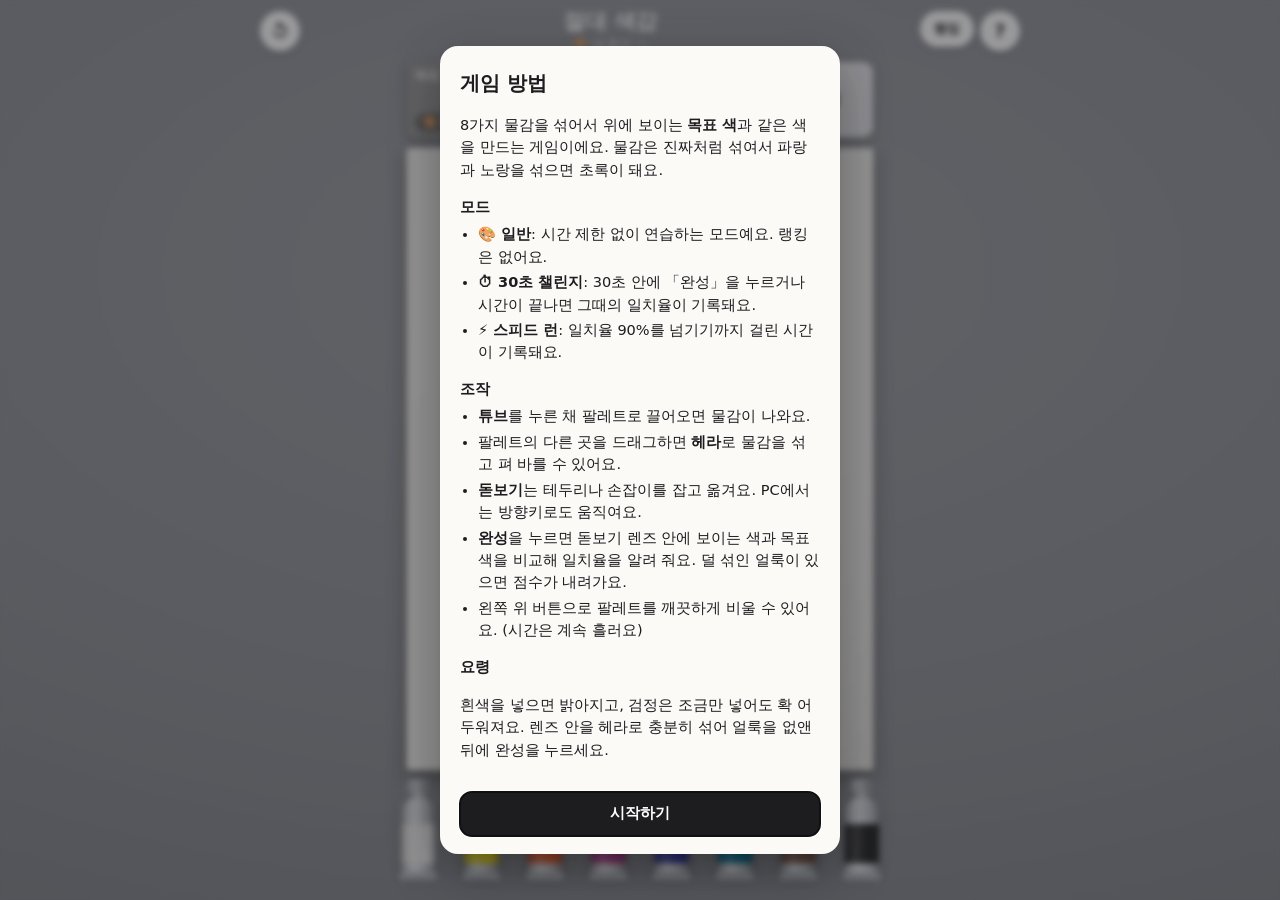
==== index.html @ 6a2bd189 "일반 모드 다시 추가 (모드 3개: 일반 / 30초 챌린지 / 스피드 런) Co-Authored-By: Claude Opus 5.5 <noreply@anthropic.com> Cl" ====
<!doctype html>
<html lang="ko">
<head>
  <meta charset="utf-8">
  <meta name="viewport" content="width=device-width, initial-scale=1, user-scalable=no, viewport-fit=cover">
  <title>절대 색감 — 물감 조색 게임</title>
  <meta name="description" content="8가지 물감을 직접 짜고 섞어서 목표 색을 100%에 가깝게 맞추는 조색 게임">
  <meta name="theme-color" content="#8d8f94">
  <meta property="og:type" content="website">
  <meta property="og:title" content="절대 색감 — 물감 조색 게임">
  <meta property="og:description" content="물감을 섞어 목표 색을 맞춰 보세요. 당신의 일치율은?">
  <meta property="og:url" content="https://saekgam.cc/">
  <meta property="og:image" content="https://saekgam.cc/og.png">
  <link rel="canonical" href="https://saekgam.cc/">
  <meta name="twitter:card" content="summary_large_image">
  <link rel="icon" href="favicon.svg" type="image/svg+xml">
  <link rel="stylesheet" href="css/style.css">
  <!-- Google AdSense (사이트 확인용. 실제 광고는 결과 화면에만 넣음) -->
  <script async src="https://pagead2.googlesyndication.com/pagead/js/adsbygoogle.js?client=ca-pub-7945324970921581"
     crossorigin="anonymous"></script>
</head>
<body>
  <div id="app">
    <header class="topbar">
      <button id="clear" class="round-btn" type="button" aria-label="팔레트 비우기" title="팔레트 비우기">
        <svg viewBox="0 0 24 24" width="22" height="22" aria-hidden="true"><path d="M12 5V2L7 6l5 4V7a5 5 0 1 1-5 5H5a7 7 0 1 0 7-7z" fill="currentColor"/></svg>
      </button>
      <div class="brand">
        <h1>절대 색감</h1>
        <span id="best" class="best">최고 기록 —</span>
      </div>
      <div class="top-actions">
        <button id="rank-btn" class="pill-btn" type="button">랭킹</button>
        <button id="howto-btn" class="round-btn" type="button" aria-label="게임 방법" title="게임 방법">?</button>
      </div>
    </header>

    <section class="targetbar" aria-label="목표 색">
      <div id="target" class="target-card" role="img" aria-label="목표 색">
        <span class="target-label">목표</span>
        <button id="mode-chip" class="mode-chip" type="button" aria-label="모드 바꾸기"></button>
        <span id="timer" class="timer" aria-live="off"></span>
      </div>
      <button id="done" class="done-btn" type="button">완성</button>
    </section>

    <div id="stage">
      <canvas id="cv" aria-label="물감 팔레트. 튜브를 팔레트로 끌어 물감을 짜고, 팔레트를 드래그해 섞습니다."></canvas>
      <div id="toast" class="toast" role="status" aria-live="polite"></div>
    </div>
  </div>

  <!-- 결과 화면 (광고는 여기에만 노출) -->
  <div id="result" class="overlay" hidden>
    <div class="result-card" role="dialog" aria-modal="true" aria-labelledby="result-title">
      <h2 id="result-title" class="visually-hidden">결과</h2>
      <p id="result-mode" class="result-mode"></p>
      <div class="compare">
        <figure class="sw sw-target"><div class="chip" id="cmp-target"></div><figcaption>목표 <b id="hex-target"></b></figcaption></figure>
        <figure class="sw sw-mine"><div class="chip" id="cmp-mine"></div><figcaption>내 색 <b id="hex-mine"></b></figcaption></figure>
      </div>
      <p id="score" class="score" aria-live="polite">일치율 0.0%</p>
      <p id="sub" class="sub"></p>
      <p id="grade" class="grade"></p>
      <p id="recipe" class="recipe"></p>
      <form id="rank-form" class="rank-form" autocomplete="off">
        <input id="rank-name" name="name" type="text" maxlength="12" placeholder="닉네임 (게스트)" aria-label="랭킹에 올릴 닉네임" enterkeyhint="send">
        <button id="rank-submit" class="btn accent" type="submit">랭킹 등록</button>
      </form>
      <p id="rank-msg" class="rank-msg" aria-live="polite"></p>
      <div class="result-actions">
        <button id="again" class="btn ghost" type="button">모드 변경</button>
        <button id="next" class="btn primary" type="button">다시 하기</button>
        <button id="share" class="btn ghost" type="button">공유</button>
      </div>
      <div id="result-ad" class="ad-slot" aria-label="광고"></div>
    </div>
  </div>

  <!-- 랭킹 -->
  <div id="ranking" class="overlay" hidden>
    <div class="ranking-card" role="dialog" aria-modal="true" aria-labelledby="ranking-title">
      <div class="ranking-head">
        <h2 id="ranking-title">랭킹</h2>
        <button id="ranking-close" class="round-btn small" type="button" aria-label="닫기">✕</button>
      </div>
      <div class="tabs mode-tabs" role="tablist" aria-label="모드">
        <button class="tab" role="tab" data-mode="sec30" aria-selected="true">⏱ 30초 챌린지</button>
        <button class="tab" role="tab" data-mode="speed" aria-selected="false">⚡ 스피드 런</button>
      </div>
      <div class="tabs period-tabs" role="tablist" aria-label="기간">
        <button class="tab" role="tab" data-period="today" aria-selected="true">오늘</button>
        <button class="tab" role="tab" data-period="all" aria-selected="false">전체</button>
      </div>
      <p id="ranking-rule" class="ranking-rule"></p>
      <ol id="ranking-list" class="ranking-list"></ol>
      <p class="ranking-note">닉네임별 최고 기록 · 매일 0시(한국 시간)에 오늘 랭킹이 새로 시작돼요</p>
    </div>
  </div>

  <!-- 모드 선택 -->
  <div id="modes" class="overlay" hidden>
    <div class="modes-card" role="dialog" aria-modal="true" aria-labelledby="modes-title">
      <h2 id="modes-title">모드 선택</h2>
      <button class="mode-card" type="button" data-mode="normal">
        <span class="mode-icon">🎨</span>
        <span class="mode-text"><b>일반</b><small>시간 제한 없이 천천히. 몇 번이든 「완성」을 눌러 보고 계속 섞을 수 있어요. (랭킹 없음)</small></span>
      </button>
      <button class="mode-card" type="button" data-mode="sec30">
        <span class="mode-icon">⏱</span>
        <span class="mode-text"><b>30초 챌린지</b><small>30초 안에 최대한 비슷하게! 「완성」을 누르거나 시간이 끝난 순간의 일치율로 겨뤄요.</small></span>
      </button>
      <button class="mode-card" type="button" data-mode="speed">
        <span class="mode-icon">⚡</span>
        <span class="mode-text"><b>스피드 런</b><small>일치율 90%를 넘길 때까지 걸린 시간으로 겨뤄요. 못 넘기면 계속 섞어서 다시 「완성」!</small></span>
      </button>
      <p class="modes-note">30초 챌린지·스피드 런은 고르는 순간 시간이 흘러요.</p>
    </div>
  </div>

  <!-- 게임 방법 -->
  <div id="howto" class="overlay" hidden>
    <div class="howto-card" role="dialog" aria-modal="true" aria-labelledby="howto-title">
      <h2 id="howto-title">게임 방법</h2>
      <p>8가지 물감을 섞어서 위에 보이는 <b>목표 색</b>과 같은 색을 만드는 게임이에요. 물감은 진짜처럼 섞여서 파랑과 노랑을 섞으면 초록이 돼요.</p>
      <h3>모드</h3>
      <ul>
        <li><b>🎨 일반</b>: 시간 제한 없이 연습하는 모드예요. 랭킹은 없어요.</li>
        <li><b>⏱ 30초 챌린지</b>: 30초 안에 「완성」을 누르거나 시간이 끝나면 그때의 일치율이 기록돼요.</li>
        <li><b>⚡ 스피드 런</b>: 일치율 90%를 넘기기까지 걸린 시간이 기록돼요.</li>
      </ul>
      <h3>조작</h3>
      <ul>
        <li><b>튜브</b>를 누른 채 팔레트로 끌어오면 물감이 나와요.</li>
        <li>팔레트의 다른 곳을 드래그하면 <b>헤라</b>로 물감을 섞고 펴 바를 수 있어요.</li>
        <li><b>돋보기</b>는 테두리나 손잡이를 잡고 옮겨요. PC에서는 방향키로도 움직여요.</li>
        <li><b>완성</b>을 누르면 돋보기 렌즈 안에 보이는 색과 목표 색을 비교해 일치율을 알려 줘요. 덜 섞인 얼룩이 있으면 점수가 내려가요.</li>
        <li>왼쪽 위 버튼으로 팔레트를 깨끗하게 비울 수 있어요. (시간은 계속 흘러요)</li>
      </ul>
      <h3>요령</h3>
      <p>흰색을 넣으면 밝아지고, 검정은 조금만 넣어도 확 어두워져요. 렌즈 안을 헤라로 충분히 섞어 얼룩을 없앤 뒤에 완성을 누르세요.</p>
      <button id="howto-close" class="btn primary" type="button">시작하기</button>
    </div>
  </div>

  <script src="ads-config.js"></script>
  <script src="js/color.js"></script>
  <script src="js/ads.js"></script>
  <script src="js/ranking.js"></script>
  <script src="js/game.js"></script>
</body>
</html>
---- css/style.css ----
:root {
  --bg: #8d8f94;
  --bg-deep: #7c7e83;
  --ink: #1d1d1f;
  --paper: #f3f2ee;
  --card: #fbfaf7;
  --accent: #e8573a;
  --muted: #6b6b70;
  --palette-w: 360px;
  --font: "Pretendard", "Apple SD Gothic Neo", "Noto Sans KR", "Malgun Gothic", system-ui, sans-serif;
}

* { box-sizing: border-box; }
html, body { margin: 0; height: 100%; }
body {
  font-family: var(--font);
  color: var(--ink);
  background: radial-gradient(120% 90% at 50% 30%, #9a9ca1 0%, var(--bg) 55%, var(--bg-deep) 100%);
  overflow: hidden;
  overscroll-behavior: none;
  -webkit-user-select: none;
  user-select: none;
  -webkit-tap-highlight-color: transparent;
}
button { font-family: inherit; cursor: pointer; }
.visually-hidden { position: absolute; width: 1px; height: 1px; overflow: hidden; clip: rect(0 0 0 0); white-space: nowrap; }

#app {
  height: 100dvh;
  display: flex;
  flex-direction: column;
  align-items: center;
  padding: max(10px, env(safe-area-inset-top)) 12px max(8px, env(safe-area-inset-bottom));
}

/* 상단 바 */
.topbar {
  width: 100%;
  max-width: 760px;
  display: flex;
  align-items: center;
  justify-content: space-between;
  gap: 8px;
}
.brand { text-align: center; line-height: 1.1; }
.brand h1 { margin: 0; font-size: 19px; letter-spacing: -0.02em; color: #fff; text-shadow: 0 1px 2px rgba(0,0,0,.25); }
.best { font-size: 12px; color: rgba(255,255,255,.85); }
.round-btn {
  width: 40px; height: 40px; border-radius: 50%; border: 0;
  background: #fff; color: var(--ink);
  display: grid; place-items: center;
  box-shadow: 0 2px 6px rgba(0,0,0,.18);
}
.pill-btn {
  height: 36px; padding: 0 14px; border-radius: 18px; border: 0;
  background: #fff; color: var(--ink); font-weight: 700; font-size: 13px;
  box-shadow: 0 2px 6px rgba(0,0,0,.18);
}
.round-btn:active, .pill-btn:active { transform: scale(.96); }

/* 목표 색 + 완성 */
.targetbar {
  width: var(--palette-w);
  display: flex;
  gap: 10px;
  margin-top: 10px;
}
.target-card {
  position: relative;
  flex: 1;
  height: clamp(54px, 9dvh, 76px);
  border-radius: 6px;
  background: #999;
  box-shadow: 0 3px 8px rgba(0,0,0,.25), inset 0 0 0 1px rgba(0,0,0,.06);
  transition: background-color .35s ease;
}
.target-label {
  position: absolute; left: 8px; top: 6px;
  font-size: 12px; font-weight: 800; color: #fff;
  text-shadow: 0 1px 2px rgba(0,0,0,.35);
}
.target-card.light .target-label { color: rgba(0,0,0,.72); text-shadow: none; }
.done-btn {
  width: clamp(64px, 22%, 96px);
  border: 0; border-radius: 10px;
  background: #e9e9ec; color: #333;
  font-size: 15px; font-weight: 800;
  box-shadow: 0 3px 8px rgba(0,0,0,.22), inset 0 -3px 0 rgba(0,0,0,.08);
}
.done-btn:active { transform: translateY(1px); box-shadow: 0 1px 4px rgba(0,0,0,.2); }

/* 팔레트 캔버스 */
#stage { position: relative; flex: 1; width: 100%; min-height: 0; margin-top: 8px; }
#cv { position: absolute; inset: 0; width: 100%; height: 100%; touch-action: none; display: block; }
#cv:focus { outline: none; }

.toast {
  position: absolute; left: 50%; top: 14px; transform: translate(-50%, -8px);
  max-width: min(92%, 420px);
  background: rgba(20,20,22,.88); color: #fff;
  padding: 10px 14px; border-radius: 10px; font-size: 14px; line-height: 1.4; text-align: center;
  opacity: 0; pointer-events: none; transition: opacity .2s, transform .2s;
}
.toast.show { opacity: 1; transform: translate(-50%, 0); }

/* 오버레이 공통 */
.overlay {
  position: fixed; inset: 0; z-index: 10;
  display: grid; place-items: center;
  grid-template-columns: minmax(0, 1fr);   /* 카드가 화면보다 넓어지지 않게 */
  background: rgba(30,30,34,.45);
  backdrop-filter: blur(3px);
  padding: 16px;
  overflow-y: auto;
}
.overlay[hidden] { display: none; }

/* 결과 */
.result-card, .howto-card {
  width: min(100%, 400px);
  background: var(--card);
  border-radius: 18px;
  padding: 22px 20px 18px;
  box-shadow: 0 18px 50px rgba(0,0,0,.35);
  text-align: center;
}
.compare { display: flex; justify-content: center; gap: 0; margin: 4px 0 6px; }
.sw { margin: 0; display: flex; flex-direction: column; align-items: center; gap: 6px; font-size: 12px; color: var(--muted); }
.sw b { display: block; font-family: ui-monospace, SFMono-Regular, Menlo, monospace; font-weight: 600; color: var(--ink); }
.chip { width: 118px; height: 118px; box-shadow: 0 4px 12px rgba(0,0,0,.2); }
.sw-target .chip { border-radius: 12px 0 0 12px; }
.sw-mine .chip { border-radius: 0 12px 12px 0; }
.result-card .sw-target { transform: translateX(-40px); opacity: 0; }
.result-card .sw-mine { transform: translateX(40px); opacity: 0; }
.result-card.show .sw { transform: none; opacity: 1; transition: transform .5s cubic-bezier(.2,.8,.2,1), opacity .4s; }
.score { margin: 10px 0 2px; font-size: 34px; font-weight: 900; letter-spacing: -0.02em; font-variant-numeric: tabular-nums; }
.grade { margin: 0; min-height: 22px; font-size: 16px; font-weight: 700; color: var(--accent); }
.grade .new { display: inline-block; margin-left: 6px; padding: 1px 7px; border-radius: 9px; background: var(--accent); color: #fff; font-size: 12px; vertical-align: 2px; }
.recipe { margin: 8px 0 0; min-height: 18px; font-size: 13px; color: var(--muted); opacity: 0; transition: opacity .3s; }
.result-card.done .recipe { opacity: 1; }
.result-actions { display: flex; gap: 8px; justify-content: center; margin-top: 16px; }
.btn {
  height: 44px; padding: 0 16px; border-radius: 12px; border: 0;
  font-size: 15px; font-weight: 800;
}
.btn.primary { background: var(--ink); color: #fff; }
.btn.ghost { background: #ececef; color: var(--ink); }
.btn:active { transform: scale(.97); }

/* 광고 영역: 결과 화면 전용 */
.ad-slot { margin-top: 16px; min-height: 0; display: flex; justify-content: center; }
.ad-slot:empty { display: none; }
.ad-slot .ad-placeholder {
  width: 100%; height: 100px; border: 1.5px dashed #c9c9cf; border-radius: 10px;
  display: grid; place-items: center; color: #9a9aa2; font-size: 12px;
}
.ad-slot ins { display: block; width: 100%; }

/* 게임 방법 */
.howto-card { text-align: left; line-height: 1.55; font-size: 14.5px; }
.howto-card h2 { margin: 0 0 8px; font-size: 20px; }
.howto-card h3 { margin: 14px 0 4px; font-size: 15px; }
.howto-card ul { margin: 0; padding-left: 18px; }
.howto-card li { margin: 3px 0; }
.howto-card .btn { width: 100%; margin-top: 16px; }

@media (min-width: 900px) {
  .brand h1 { font-size: 22px; }
}
@media (prefers-reduced-motion: reduce) {
  * { transition: none !important; }
}

/* 상단 버튼 묶음 */
.top-actions { display: flex; gap: 6px; }
.round-btn.small { width: 34px; height: 34px; font-size: 15px; box-shadow: none; background: #ececef; }

/* 결과 화면: 랭킹 등록 */
.rank-form { display: flex; gap: 8px; margin: 14px 0 0; }
.rank-form[hidden] { display: none; }
.rank-form input {
  flex: 1; min-width: 0; height: 44px; padding: 0 12px;
  border: 1.5px solid #d9d9de; border-radius: 12px; background: #fff;
  font: inherit; font-size: 16px; color: var(--ink);
  -webkit-user-select: text; user-select: text;
}
.rank-form input:focus { outline: none; border-color: var(--ink); }
.rank-form input:disabled { background: #f3f3f5; color: var(--muted); }
.btn.accent { background: var(--accent); color: #fff; white-space: nowrap; }
.btn:disabled { opacity: .55; cursor: default; }
.rank-msg { margin: 6px 0 0; min-height: 20px; font-size: 13.5px; color: var(--muted); }
.rank-msg.ok { color: #1f7a45; font-weight: 700; }
.rank-msg.err { color: #c43d27; }
.link-btn { border: 0; background: none; padding: 0; color: var(--ink); font: inherit; font-weight: 700; text-decoration: underline; cursor: pointer; }

/* 랭킹 창 */
.ranking-card {
  width: min(100%, 420px); max-height: min(86dvh, 640px);
  display: flex; flex-direction: column;
  background: var(--card); border-radius: 18px; padding: 18px 16px 14px;
  box-shadow: 0 18px 50px rgba(0,0,0,.35);
}
.ranking-head { display: flex; align-items: center; justify-content: space-between; }
.ranking-head h2 { margin: 0; font-size: 20px; }
.tabs { display: flex; gap: 6px; margin: 12px 0 8px; background: #ececef; padding: 4px; border-radius: 12px; }
.tab { flex: 1; height: 34px; border: 0; border-radius: 9px; background: transparent; font: inherit; font-weight: 700; color: var(--muted); }
.tab[aria-selected="true"] { background: #fff; color: var(--ink); box-shadow: 0 1px 3px rgba(0,0,0,.12); }
.ranking-list { list-style: none; margin: 0; padding: 0; overflow-y: auto; flex: 1; min-height: 120px; }
.ranking-list li { display: grid; grid-template-columns: 32px 34px 1fr auto; align-items: center; gap: 8px; padding: 9px 6px; border-bottom: 1px solid #eee; font-size: 15px; }
.ranking-list li.me { background: #fff3ef; border-radius: 8px; }
.ranking-list li.empty { display: block; text-align: center; color: var(--muted); padding: 28px 0; border: 0; font-size: 14px; }
.ranking-list .r { font-weight: 900; text-align: center; color: var(--muted); font-variant-numeric: tabular-nums; }
.ranking-list li:nth-child(1) .r { color: #d4a017; }
.ranking-list li:nth-child(2) .r { color: #8d99a6; }
.ranking-list li:nth-child(3) .r { color: #b8733e; }
.ranking-list .pair { display: flex; height: 20px; border-radius: 5px; overflow: hidden; box-shadow: inset 0 0 0 1px rgba(0,0,0,.08); }
.ranking-list .pair i { flex: 1; }
.ranking-list .n { overflow: hidden; text-overflow: ellipsis; white-space: nowrap; font-weight: 600; }
.ranking-list .s { font-weight: 800; font-variant-numeric: tabular-nums; }
.ranking-note { margin: 10px 0 0; font-size: 11.5px; color: var(--muted); text-align: center; }

@media (max-width: 380px) {
  .pill-btn { padding: 0 10px; font-size: 12px; }
}

/* 모드 칩 + 타이머 (목표 카드 안) */
.mode-chip {
  position: absolute; left: 8px; bottom: 6px;
  border: 0; border-radius: 10px; padding: 2px 8px;
  background: rgba(0,0,0,.28); color: #fff; font: inherit; font-size: 11.5px; font-weight: 700;
}
.mode-chip:empty { display: none; }
.timer {
  position: absolute; right: 10px; top: 50%; transform: translateY(-50%);
  font-size: clamp(24px, 5.2dvh, 36px); font-weight: 900; color: #fff;
  font-variant-numeric: tabular-nums; letter-spacing: -0.02em;
  text-shadow: 0 1px 3px rgba(0,0,0,.4);
}
.target-card.light .timer { color: rgba(0,0,0,.78); text-shadow: none; }
.timer.warn { color: #ff4d3a !important; animation: pulse 1s steps(2) infinite; }
@keyframes pulse { 50% { opacity: .55; } }

/* 결과 */
.result-mode { margin: 0 0 8px; font-size: 13px; font-weight: 800; color: var(--muted); }
.sub { margin: 0 0 2px; font-size: 14px; color: var(--muted); }

/* 모드 선택 */
.modes-card {
  width: min(100%, 400px); background: var(--card); border-radius: 18px; padding: 22px 18px 16px;
  box-shadow: 0 18px 50px rgba(0,0,0,.35);
}
.modes-card h2 { margin: 0 0 14px; font-size: 20px; text-align: center; }
.mode-card {
  width: 100%; display: flex; gap: 14px; align-items: center; text-align: left;
  border: 2px solid #e4e4e8; border-radius: 14px; background: #fff; padding: 14px; margin-bottom: 10px;
  font: inherit; color: var(--ink);
}
.mode-card:hover, .mode-card:focus-visible { border-color: var(--ink); outline: none; }
.mode-card:active { transform: scale(.98); }
.mode-icon { font-size: 30px; }
.mode-text b { display: block; font-size: 17px; margin-bottom: 3px; }
.mode-text small { display: block; font-size: 13px; line-height: 1.45; color: var(--muted); }
.modes-note { margin: 4px 0 0; text-align: center; font-size: 12px; color: var(--muted); }

/* 랭킹: 모드 탭 + 기록 */
.mode-tabs { margin-bottom: 0; }
.period-tabs { margin-top: 6px; }
.ranking-rule { margin: 0 0 6px; font-size: 12px; color: var(--muted); text-align: center; }
.ranking-list .s { display: flex; flex-direction: column; align-items: flex-end; line-height: 1.15; }
.ranking-list .s small { font-size: 11px; font-weight: 600; color: var(--muted); }
.round-btn#howto-btn { font-size: 18px; font-weight: 800; }
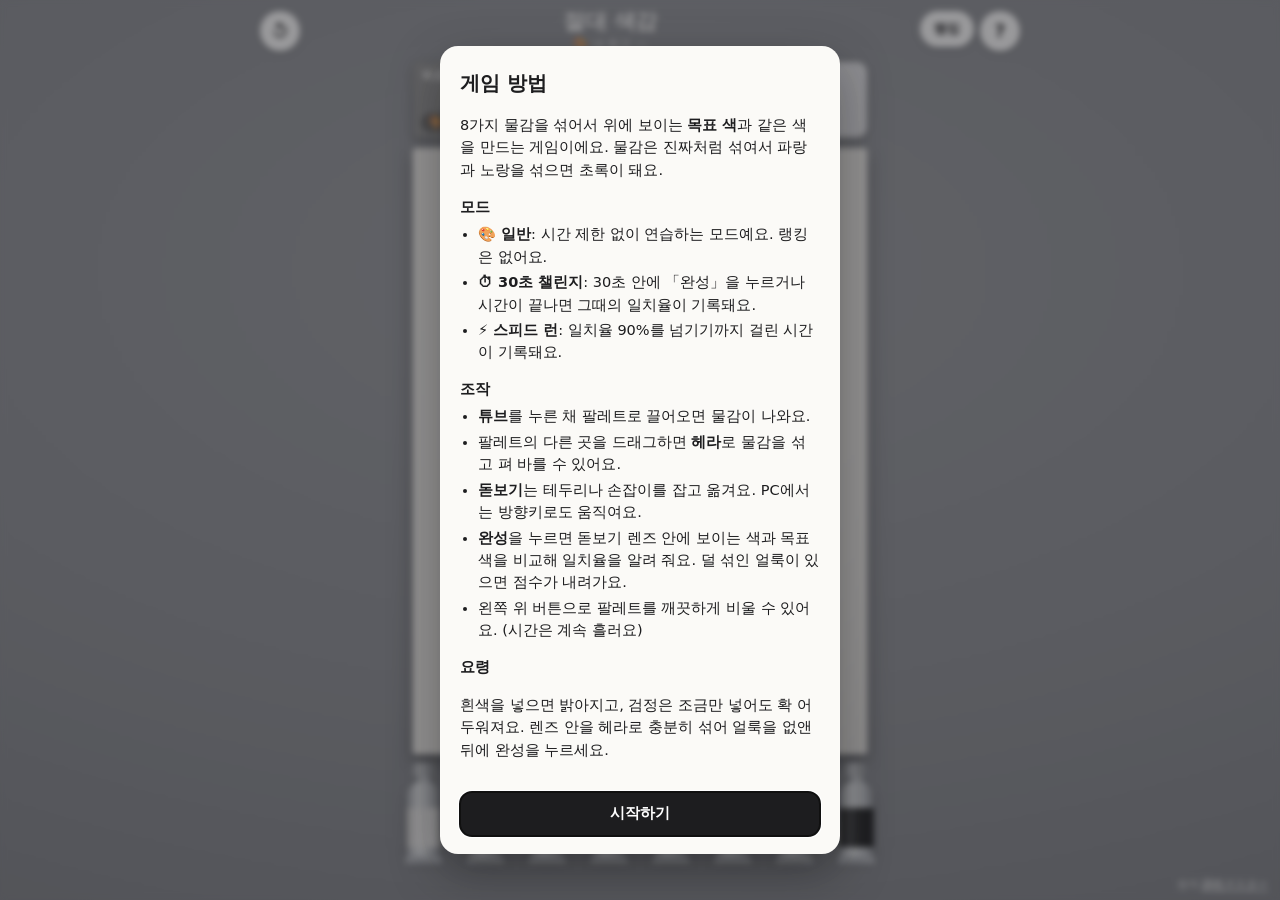
==== commit fe2440aa: "우측 하단에 원작 출처 표시 Co-Authored-By: Claude Opus 5.5 <noreply@anthropic.com> Claude-Session: https://clau" ====
--- a/index.html
+++ b/index.html
@@ -48,6 +48,9 @@
       <canvas id="cv" aria-label="물감 팔레트. 튜브를 팔레트로 끌어 물감을 짜고, 팔레트를 드래그해 섞습니다."></canvas>
       <div id="toast" class="toast" role="status" aria-live="polite"></div>
     </div>
+    <footer class="credit">
+      원작 <a href="https://x282665.com/games/palette-master/" target="_blank" rel="noopener">調色マスター</a>
+    </footer>
   </div>
 
   <!-- 결과 화면 (광고는 여기에만 노출) -->
--- a/css/style.css
+++ b/css/style.css
@@ -269,3 +269,12 @@
 .ranking-list .s { display: flex; flex-direction: column; align-items: flex-end; line-height: 1.15; }
 .ranking-list .s small { font-size: 11px; font-weight: 600; color: var(--muted); }
 .round-btn#howto-btn { font-size: 18px; font-weight: 800; }
+
+/* 우측 하단 출처 */
+.credit {
+  align-self: flex-end;
+  margin-top: 2px;
+  font-size: 11px; line-height: 14px;
+  color: rgba(255,255,255,.75);
+}
+.credit a { color: #fff; text-decoration: underline; text-underline-offset: 2px; }
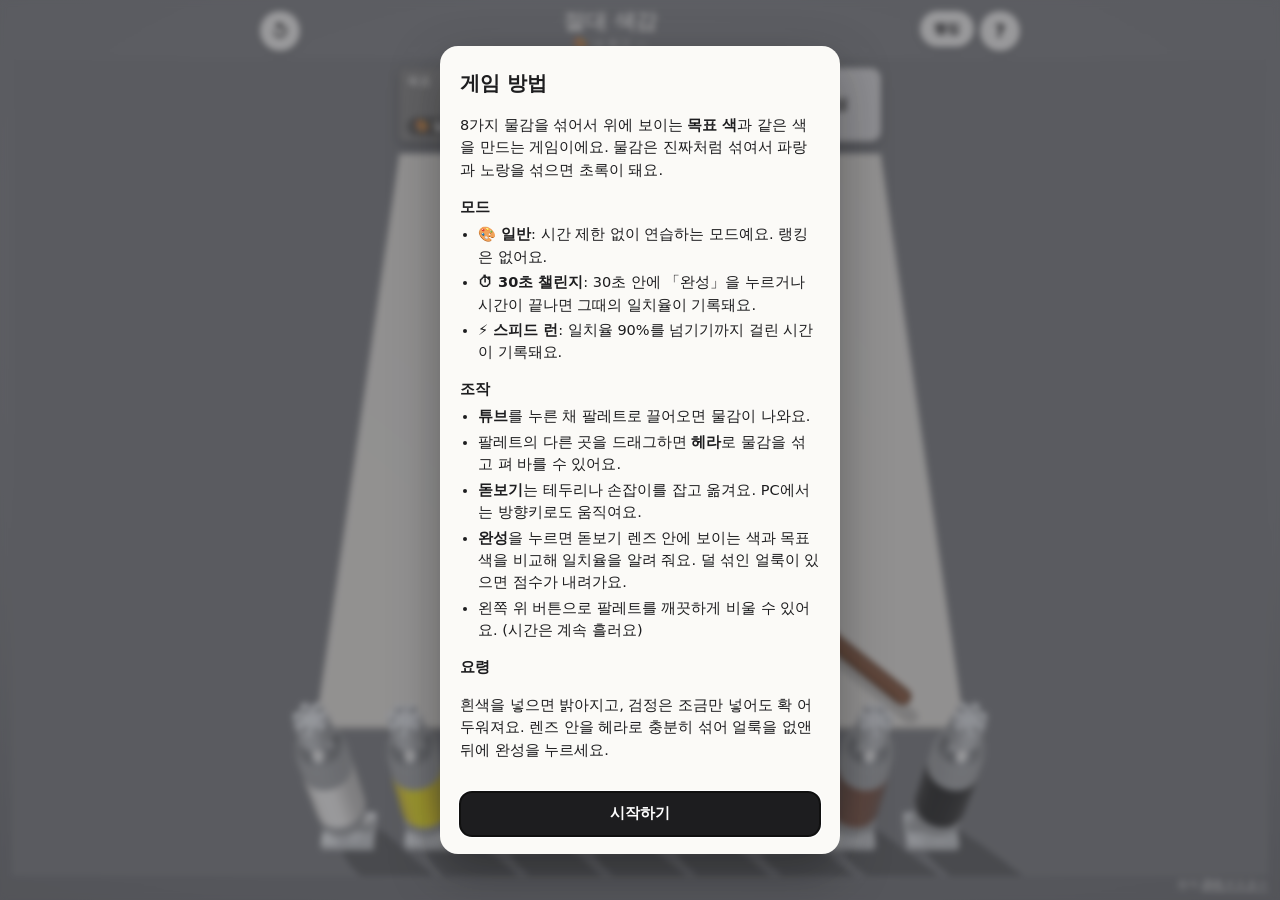
==== commit 2eaa1b7d: "원작 느낌의 3D 그래픽으로 전환 (three.js r160) - 비스듬한 카메라, 팔레트 위 목표 카드, 서 있는 튜브 8개, 헤라·돋보기 3D 모델, 그림자 - 물감: 두께 텍" ====
--- a/index.html
+++ b/index.html
@@ -35,16 +35,17 @@
       </div>
     </header>
 
-    <section class="targetbar" aria-label="목표 색">
-      <div id="target" class="target-card" role="img" aria-label="목표 색">
-        <span class="target-label">목표</span>
-        <button id="mode-chip" class="mode-chip" type="button" aria-label="모드 바꾸기"></button>
-        <span id="timer" class="timer" aria-live="off"></span>
-      </div>
-      <button id="done" class="done-btn" type="button">완성</button>
-    </section>
+
 
     <div id="stage">
+    <section class="targetbar" aria-label="목표 색">
+        <div id="target" class="target-card" role="img" aria-label="목표 색">
+          <span class="target-label">목표</span>
+          <button id="mode-chip" class="mode-chip" type="button" aria-label="모드 바꾸기"></button>
+          <span id="timer" class="timer" aria-live="off"></span>
+        </div>
+        <button id="done" class="done-btn" type="button">완성</button>
+      </section>
       <canvas id="cv" aria-label="물감 팔레트. 튜브를 팔레트로 끌어 물감을 짜고, 팔레트를 드래그해 섞습니다."></canvas>
       <div id="toast" class="toast" role="status" aria-live="polite"></div>
     </div>
@@ -76,6 +77,7 @@
         <button id="next" class="btn primary" type="button">다시 하기</button>
         <button id="share" class="btn ghost" type="button">공유</button>
       </div>
+      <button id="fb-open" class="fb-link" type="button">💬 의견·댓글 남기기</button>
       <div id="result-ad" class="ad-slot" aria-label="광고"></div>
     </div>
   </div>
@@ -98,6 +100,27 @@
       <p id="ranking-rule" class="ranking-rule"></p>
       <ol id="ranking-list" class="ranking-list"></ol>
       <p class="ranking-note">닉네임별 최고 기록 · 매일 0시(한국 시간)에 오늘 랭킹이 새로 시작돼요</p>
+    </div>
+  </div>
+
+  <!-- 의견·댓글 -->
+  <div id="feedback" class="overlay" hidden>
+    <div class="fb-card" role="dialog" aria-modal="true" aria-labelledby="fb-title">
+      <div class="ranking-head">
+        <h2 id="fb-title">의견·댓글 <small id="fb-count" class="fb-count"></small></h2>
+        <button id="fb-close" class="round-btn small" type="button" aria-label="닫기">✕</button>
+      </div>
+      <form id="fb-form" class="fb-form" autocomplete="off">
+        <textarea id="fb-body" maxlength="300" rows="3" placeholder="재밌었던 점, 어려웠던 점, 바라는 점을 자유롭게 남겨 주세요 (링크는 안 돼요)" aria-label="댓글 내용"></textarea>
+        <div class="fb-row">
+          <input id="fb-name" type="text" maxlength="12" placeholder="닉네임 (비우면 게스트)" aria-label="닉네임">
+          <span id="fb-len" class="fb-len">0/300</span>
+          <button id="fb-submit" class="btn primary" type="submit">남기기</button>
+        </div>
+        <p id="fb-msg" class="rank-msg" aria-live="polite"></p>
+      </form>
+      <ol id="fb-list" class="fb-list"></ol>
+      <p class="ranking-note">남긴 글은 다른 사람에게도 보여요. 욕설·광고는 지워질 수 있어요.</p>
     </div>
   </div>
 
@@ -150,6 +173,8 @@
   <script src="js/color.js"></script>
   <script src="js/ads.js"></script>
   <script src="js/ranking.js"></script>
-  <script src="js/game.js"></script>
+  <script src="js/feedback.js"></script>
+  <script type="importmap">{ "imports": { "three": "./vendor/three/three.module.min.js" } }</script>
+  <script type="module" src="js/game.js"></script>
 </body>
 </html>
--- a/css/style.css
+++ b/css/style.css
@@ -60,15 +60,16 @@
 
 /* 목표 색 + 완성 */
 .targetbar {
+  position: absolute; z-index: 2;
+  left: var(--bar-left, 50%); top: var(--bar-top, 0px);
   width: var(--palette-w);
   display: flex;
   gap: 10px;
-  margin-top: 10px;
 }
 .target-card {
   position: relative;
   flex: 1;
-  height: clamp(54px, 9dvh, 76px);
+  height: 100%;
   border-radius: 6px;
   background: #999;
   box-shadow: 0 3px 8px rgba(0,0,0,.25), inset 0 0 0 1px rgba(0,0,0,.06);
@@ -90,7 +91,7 @@
 .done-btn:active { transform: translateY(1px); box-shadow: 0 1px 4px rgba(0,0,0,.2); }
 
 /* 팔레트 캔버스 */
-#stage { position: relative; flex: 1; width: 100%; min-height: 0; margin-top: 8px; }
+#stage { position: relative; flex: 1; width: 100%; min-height: 0; margin-top: 6px; }
 #cv { position: absolute; inset: 0; width: 100%; height: 100%; touch-action: none; display: block; }
 #cv:focus { outline: none; }
 
@@ -278,3 +279,39 @@
   color: rgba(255,255,255,.75);
 }
 .credit a { color: #fff; text-decoration: underline; text-underline-offset: 2px; }
+
+/* 의견·댓글 */
+.fb-link {
+  display: block; margin: 12px auto 0; border: 0; background: none;
+  font: inherit; font-size: 14px; font-weight: 700; color: var(--ink);
+  text-decoration: underline; text-underline-offset: 3px; cursor: pointer;
+}
+.fb-card {
+  width: min(100%, 440px); max-height: min(88dvh, 680px);
+  display: flex; flex-direction: column;
+  background: var(--card); border-radius: 18px; padding: 18px 16px 14px;
+  box-shadow: 0 18px 50px rgba(0,0,0,.35);
+}
+.fb-count { font-size: 13px; color: var(--muted); font-weight: 600; }
+.fb-form { margin-top: 12px; }
+.fb-form textarea {
+  width: 100%; resize: vertical; min-height: 72px; padding: 10px 12px;
+  border: 1.5px solid #d9d9de; border-radius: 12px; background: #fff;
+  font: inherit; font-size: 16px; line-height: 1.45; color: var(--ink);
+  -webkit-user-select: text; user-select: text;
+}
+.fb-form textarea:focus, .fb-form input:focus { outline: none; border-color: var(--ink); }
+.fb-row { display: flex; gap: 8px; align-items: center; margin-top: 8px; }
+.fb-row input {
+  flex: 1; min-width: 0; height: 42px; padding: 0 12px;
+  border: 1.5px solid #d9d9de; border-radius: 12px; background: #fff;
+  font: inherit; font-size: 16px; -webkit-user-select: text; user-select: text;
+}
+.fb-len { font-size: 12px; color: var(--muted); font-variant-numeric: tabular-nums; }
+.fb-list { list-style: none; margin: 6px 0 0; padding: 0; overflow-y: auto; flex: 1; min-height: 100px; border-top: 1px solid #eee; }
+.fb-list li { padding: 10px 4px; border-bottom: 1px solid #eee; }
+.fb-list li.empty { text-align: center; color: var(--muted); padding: 24px 0; border: 0; font-size: 14px; }
+.fb-list li.mine { background: #fff3ef; border-radius: 8px; }
+.fb-meta { display: flex; justify-content: space-between; font-size: 12px; color: var(--muted); margin-bottom: 3px; }
+.fb-meta b { color: var(--ink); font-size: 13px; }
+.fb-text { margin: 0; font-size: 14.5px; line-height: 1.5; white-space: pre-wrap; word-break: break-word; }
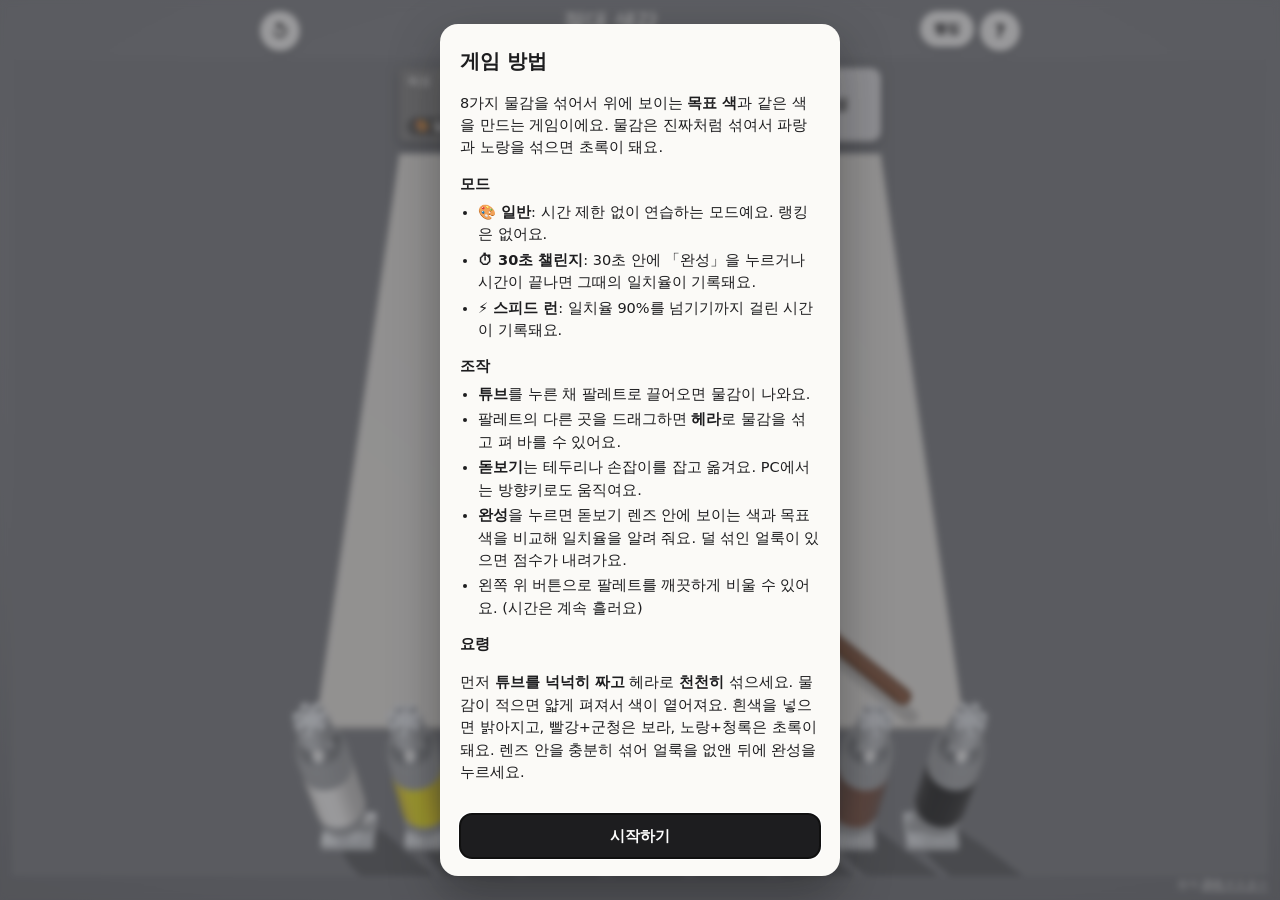
==== commit d158f45c: "물감 조정: 진짜 빨강(군청과 섞으면 보라), 진한 물감 착색력 낮춤, 짧게 짜도 최소량, 물감 부족 안내 - 빨강 #F75D2D → #EA4245, 빨강+군청 흙색 → 자줏빛 -" ====
--- a/index.html
+++ b/index.html
@@ -164,7 +164,7 @@
         <li>왼쪽 위 버튼으로 팔레트를 깨끗하게 비울 수 있어요. (시간은 계속 흘러요)</li>
       </ul>
       <h3>요령</h3>
-      <p>흰색을 넣으면 밝아지고, 검정은 조금만 넣어도 확 어두워져요. 렌즈 안을 헤라로 충분히 섞어 얼룩을 없앤 뒤에 완성을 누르세요.</p>
+      <p>먼저 <b>튜브를 넉넉히 짜고</b> 헤라로 <b>천천히</b> 섞으세요. 물감이 적으면 얇게 펴져서 색이 옅어져요. 흰색을 넣으면 밝아지고, 빨강+군청은 보라, 노랑+청록은 초록이 돼요. 렌즈 안을 충분히 섞어 얼룩을 없앤 뒤에 완성을 누르세요.</p>
       <button id="howto-close" class="btn primary" type="button">시작하기</button>
     </div>
   </div>
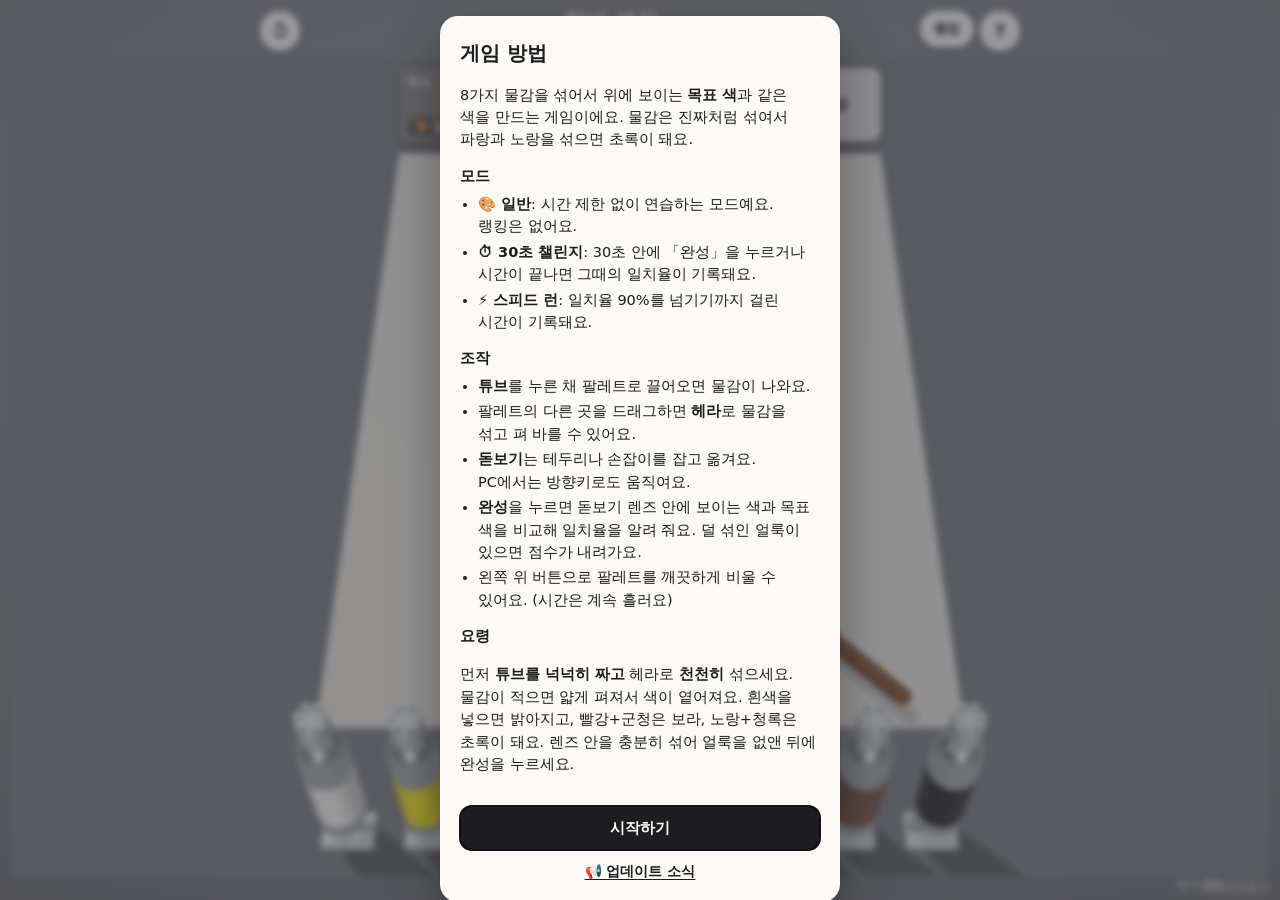
==== commit 40d2bdb9: "업데이트 소식 창 추가 (기존 사용자에게 한 번, 게임 방법에서 다시 보기) Co-Authored-By: Claude Opus 5.5 <noreply@anthropic.com> C" ====
--- a/index.html
+++ b/index.html
@@ -145,6 +145,34 @@
   </div>
 
   <!-- 게임 방법 -->
+  <div id="news" class="overlay" hidden>
+    <div class="howto-card" role="dialog" aria-modal="true" aria-labelledby="news-title">
+      <h2 id="news-title">📢 업데이트 소식</h2>
+      <p class="news-date">2026년 11월 19일</p>
+      <h3>🖌 헤라가 훨씬 편해졌어요</h3>
+      <ul>
+        <li>한 번 슥 그으면 물감이 납작하게 펴지면서 색이 <b>그라데이션</b>으로 이어져요.</li>
+        <li>비빌수록 물감이 지워지거나 가시처럼 뻗던 자국이 없어졌어요.</li>
+        <li>왕복 2~3번이면 고르게 섞여요.</li>
+      </ul>
+      <h3>🎨 물감</h3>
+      <ul>
+        <li>빨강이 주황빛에서 <b>진짜 빨강</b>으로 바뀌었어요. 군청과 섞으면 보라가 돼요.</li>
+        <li>군청·검정·청록·자홍·갈색이 덜 진해져서 조금씩 넣으며 맞추기 쉬워졌어요.</li>
+        <li>튜브를 짜면 처음부터 넉넉하게 나와요.</li>
+        <li>물감 가장자리가 계단처럼 깨지지 않고 매끈해졌어요.</li>
+      </ul>
+      <h3>📤 공유</h3>
+      <ul>
+        <li>공유할 때 <b>목표 색과 내 색, 일치율</b>이 담긴 결과 카드 이미지가 같이 나가요.</li>
+      </ul>
+      <h3>🛠 그 밖에</h3>
+      <ul>
+        <li>안내 문구가 목표 색·완성 버튼에 가려지던 문제를 고쳤어요.</li>
+      </ul>
+      <button id="news-close" class="btn primary" type="button">확인</button>
+    </div>
+  </div>
   <div id="howto" class="overlay" hidden>
     <div class="howto-card" role="dialog" aria-modal="true" aria-labelledby="howto-title">
       <h2 id="howto-title">게임 방법</h2>
@@ -166,6 +194,7 @@
       <h3>요령</h3>
       <p>먼저 <b>튜브를 넉넉히 짜고</b> 헤라로 <b>천천히</b> 섞으세요. 물감이 적으면 얇게 펴져서 색이 옅어져요. 흰색을 넣으면 밝아지고, 빨강+군청은 보라, 노랑+청록은 초록이 돼요. 렌즈 안을 충분히 섞어 얼룩을 없앤 뒤에 완성을 누르세요.</p>
       <button id="howto-close" class="btn primary" type="button">시작하기</button>
+      <button id="news-open" class="fb-link" type="button">📢 업데이트 소식</button>
     </div>
   </div>
 
--- a/css/style.css
+++ b/css/style.css
@@ -96,7 +96,8 @@
 #cv:focus { outline: none; }
 
 .toast {
-  position: absolute; left: 50%; top: 14px; transform: translate(-50%, -8px);
+  /* 목표 색·완성 버튼에 가리지 않게 팔레트 윗변 바로 아래, 그 위 층에 띄운다 */
+  position: absolute; z-index: 5; left: 50%; top: var(--toast-top, 14px); transform: translate(-50%, -8px);
   max-width: min(92%, 420px);
   background: rgba(20,20,22,.88); color: #fff;
   padding: 10px 14px; border-radius: 10px; font-size: 14px; line-height: 1.4; text-align: center;
@@ -158,12 +159,16 @@
 .ad-slot ins { display: block; width: 100%; }
 
 /* 게임 방법 */
-.howto-card { text-align: left; line-height: 1.55; font-size: 14.5px; }
+.howto-card { text-align: left; line-height: 1.55; font-size: 14.5px; word-break: keep-all; }
 .howto-card h2 { margin: 0 0 8px; font-size: 20px; }
 .howto-card h3 { margin: 14px 0 4px; font-size: 15px; }
 .howto-card ul { margin: 0; padding-left: 18px; }
 .howto-card li { margin: 3px 0; }
 .howto-card .btn { width: 100%; margin-top: 16px; }
+#news { z-index: 11; }
+#news .howto-card { max-height: 86vh; overflow-y: auto; }
+.news-date { margin: -4px 0 6px; color: #888; font-size: 13px; }
+#howto .fb-link { display: block; margin: 10px auto 0; }
 
 @media (min-width: 900px) {
   .brand h1 { font-size: 22px; }
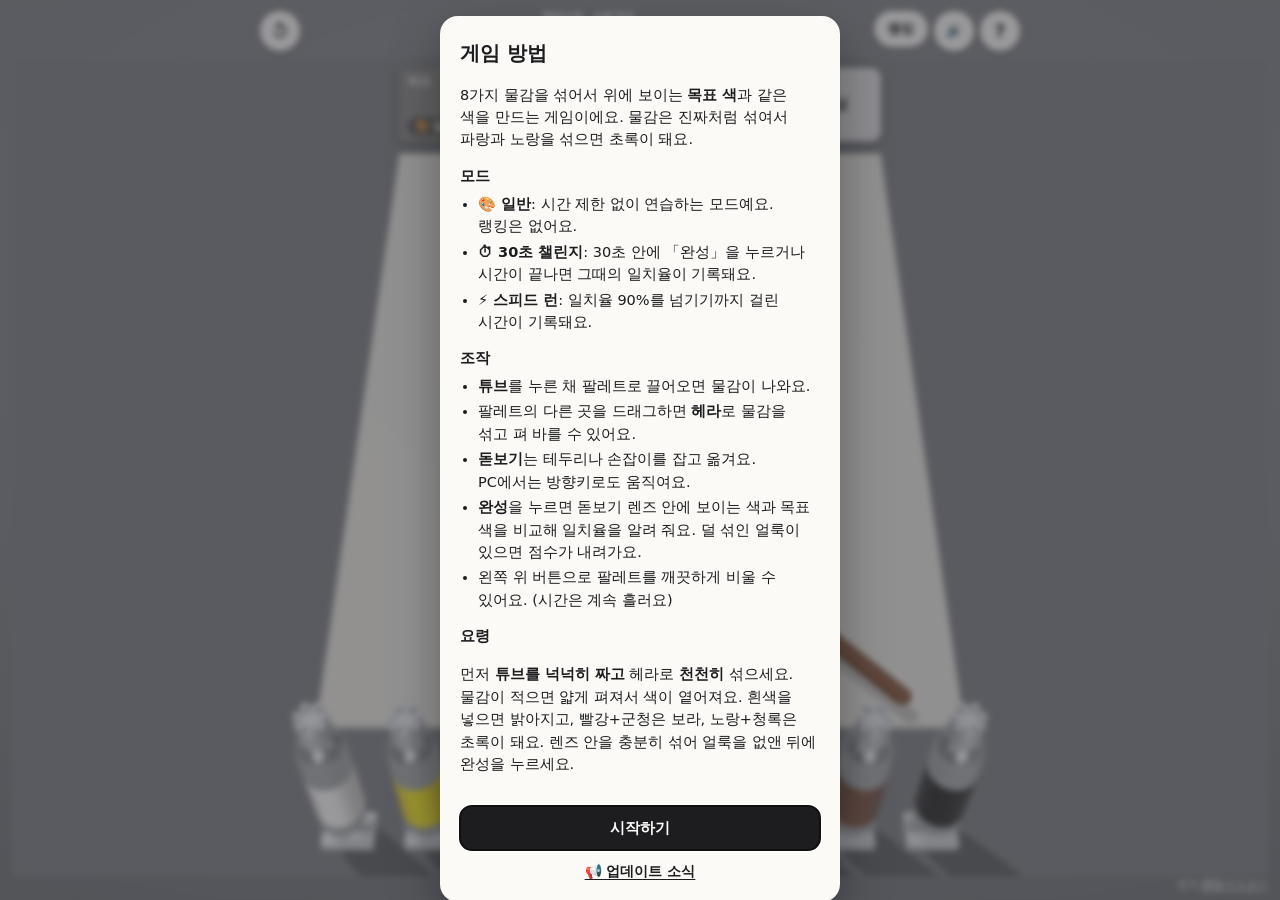
==== commit a01fab77: "효과음: 튜브 짜는 소리, 헤라 슥슥(물감 위 촉촉/빈 곳 마른 소리), 튜브 집기 톡, 결과 차임 + 소리 켜기/끄기 버튼 Web Audio로 직접 합성 (파일 없음)  Co-A" ====
--- a/index.html
+++ b/index.html
@@ -31,7 +31,8 @@
       </div>
       <div class="top-actions">
         <button id="rank-btn" class="pill-btn" type="button">랭킹</button>
-        <button id="howto-btn" class="round-btn" type="button" aria-label="게임 방법" title="게임 방법">?</button>
+        <button id="sound-btn" class="round-btn" type="button" aria-label="소리 끄기" title="소리 끄기">🔊</button>
+        <button id="howto-btn" class="round-btn type="button" aria-label="게임 방법" title="게임 방법">?</button>
       </div>
     </header>
 
@@ -200,6 +201,7 @@
 
   <script src="ads-config.js"></script>
   <script src="js/color.js"></script>
+  <script src="js/sound.js"></script>
   <script src="js/ads.js"></script>
   <script src="js/ranking.js"></script>
   <script src="js/feedback.js"></script>
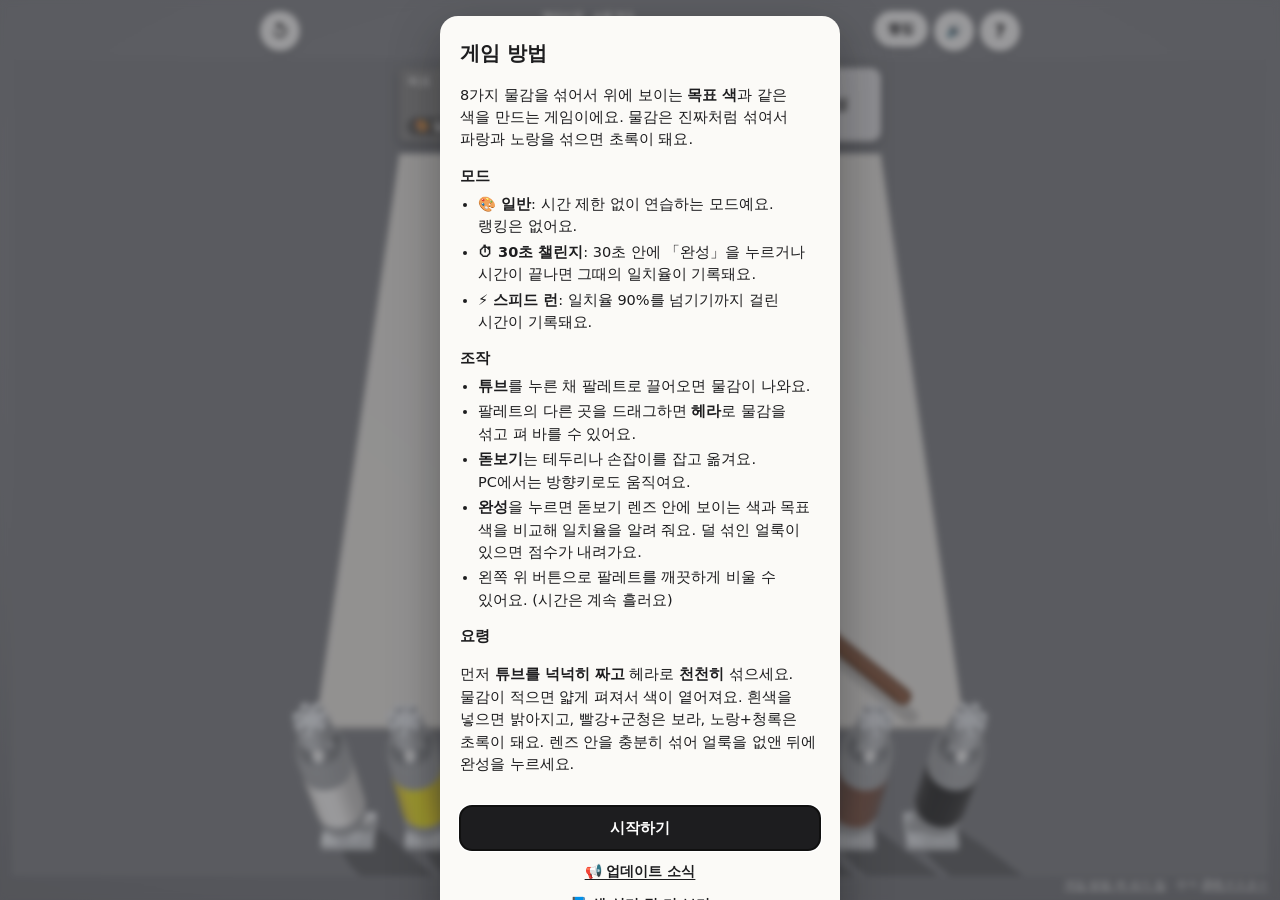
==== commit e2e55906: "검색 노출: 게임 방법·색 섞기 팁 페이지(/guide/), 제목·설명 키워드, 구조화 데이터(VideoGame, FAQ), 사이트맵에 가이드 추가 Co-Authored-By: C" ====
--- a/index.html
+++ b/index.html
@@ -3,8 +3,8 @@
 <head>
   <meta charset="utf-8">
   <meta name="viewport" content="width=device-width, initial-scale=1, user-scalable=no, viewport-fit=cover">
-  <title>절대 색감 — 물감 조색 게임</title>
-  <meta name="description" content="8가지 물감을 직접 짜고 섞어서 목표 색을 100%에 가깝게 맞추는 조색 게임">
+  <title>절대 색감 — 물감 섞어 색 맞추기 게임 | 색감 테스트</title>
+  <meta name="description" content="8가지 물감을 직접 짜고 헤라로 섞어 목표 색을 100%에 가깝게 맞추는 무료 웹 색감 테스트 게임. 설치 없이 휴대폰·PC에서 바로, 30초 챌린지와 스피드 런 랭킹까지.">
   <meta name="theme-color" content="#8d8f94">
   <meta property="og:type" content="website">
   <meta property="og:title" content="절대 색감 — 물감 조색 게임">
@@ -13,6 +13,23 @@
   <meta property="og:image" content="https://saekgam.cc/og.png">
   <link rel="canonical" href="https://saekgam.cc/">
   <meta name="twitter:card" content="summary_large_image">
+  <script type="application/ld+json">
+  {
+    "@context": "https://schema.org",
+    "@type": ["VideoGame", "WebApplication"],
+    "name": "절대 색감",
+    "alternateName": ["절대색감", "물감 조색 게임", "색감 테스트 게임"],
+    "url": "https://saekgam.cc/",
+    "description": "8가지 물감을 직접 짜고 섞어 목표 색을 맞추는 무료 웹 색감 테스트 게임",
+    "inLanguage": "ko",
+    "genre": ["퍼즐", "색감 테스트"],
+    "gamePlatform": ["웹 브라우저", "모바일", "PC"],
+    "applicationCategory": "GameApplication",
+    "operatingSystem": "Any",
+    "image": "https://saekgam.cc/og.png",
+    "offers": { "@type": "Offer", "price": "0", "priceCurrency": "KRW" }
+  }
+  </script>
   <link rel="icon" href="favicon.svg" type="image/svg+xml">
   <link rel="stylesheet" href="css/style.css">
   <!-- Google AdSense (사이트 확인용. 실제 광고는 결과 화면에만 넣음) -->
@@ -51,7 +68,7 @@
       <div id="toast" class="toast" role="status" aria-live="polite"></div>
     </div>
     <footer class="credit">
-      원작 <a href="https://x282665.com/games/palette-master/" target="_blank" rel="noopener">調色マスター</a>
+      <a href="guide/">게임 방법·색 섞기 팁</a> · 원작 <a href="https://x282665.com/games/palette-master/" target="_blank" rel="noopener">調色マスター</a>
     </footer>
   </div>
 
@@ -196,6 +213,7 @@
       <p>먼저 <b>튜브를 넉넉히 짜고</b> 헤라로 <b>천천히</b> 섞으세요. 물감이 적으면 얇게 펴져서 색이 옅어져요. 흰색을 넣으면 밝아지고, 빨강+군청은 보라, 노랑+청록은 초록이 돼요. 렌즈 안을 충분히 섞어 얼룩을 없앤 뒤에 완성을 누르세요.</p>
       <button id="howto-close" class="btn primary" type="button">시작하기</button>
       <button id="news-open" class="fb-link" type="button">📢 업데이트 소식</button>
+      <a class="fb-link guide-link" href="guide/">📘 색 섞기 팁 더 보기</a>
     </div>
   </div>
 
--- a/css/style.css
+++ b/css/style.css
@@ -168,7 +168,7 @@
 #news { z-index: 11; }
 #news .howto-card { max-height: 86vh; overflow-y: auto; }
 .news-date { margin: -4px 0 6px; color: #888; font-size: 13px; }
-#howto .fb-link { display: block; margin: 10px auto 0; }
+#howto .fb-link { display: block; margin: 10px auto 0; text-align: center; }
 
 @media (min-width: 900px) {
   .brand h1 { font-size: 22px; }
